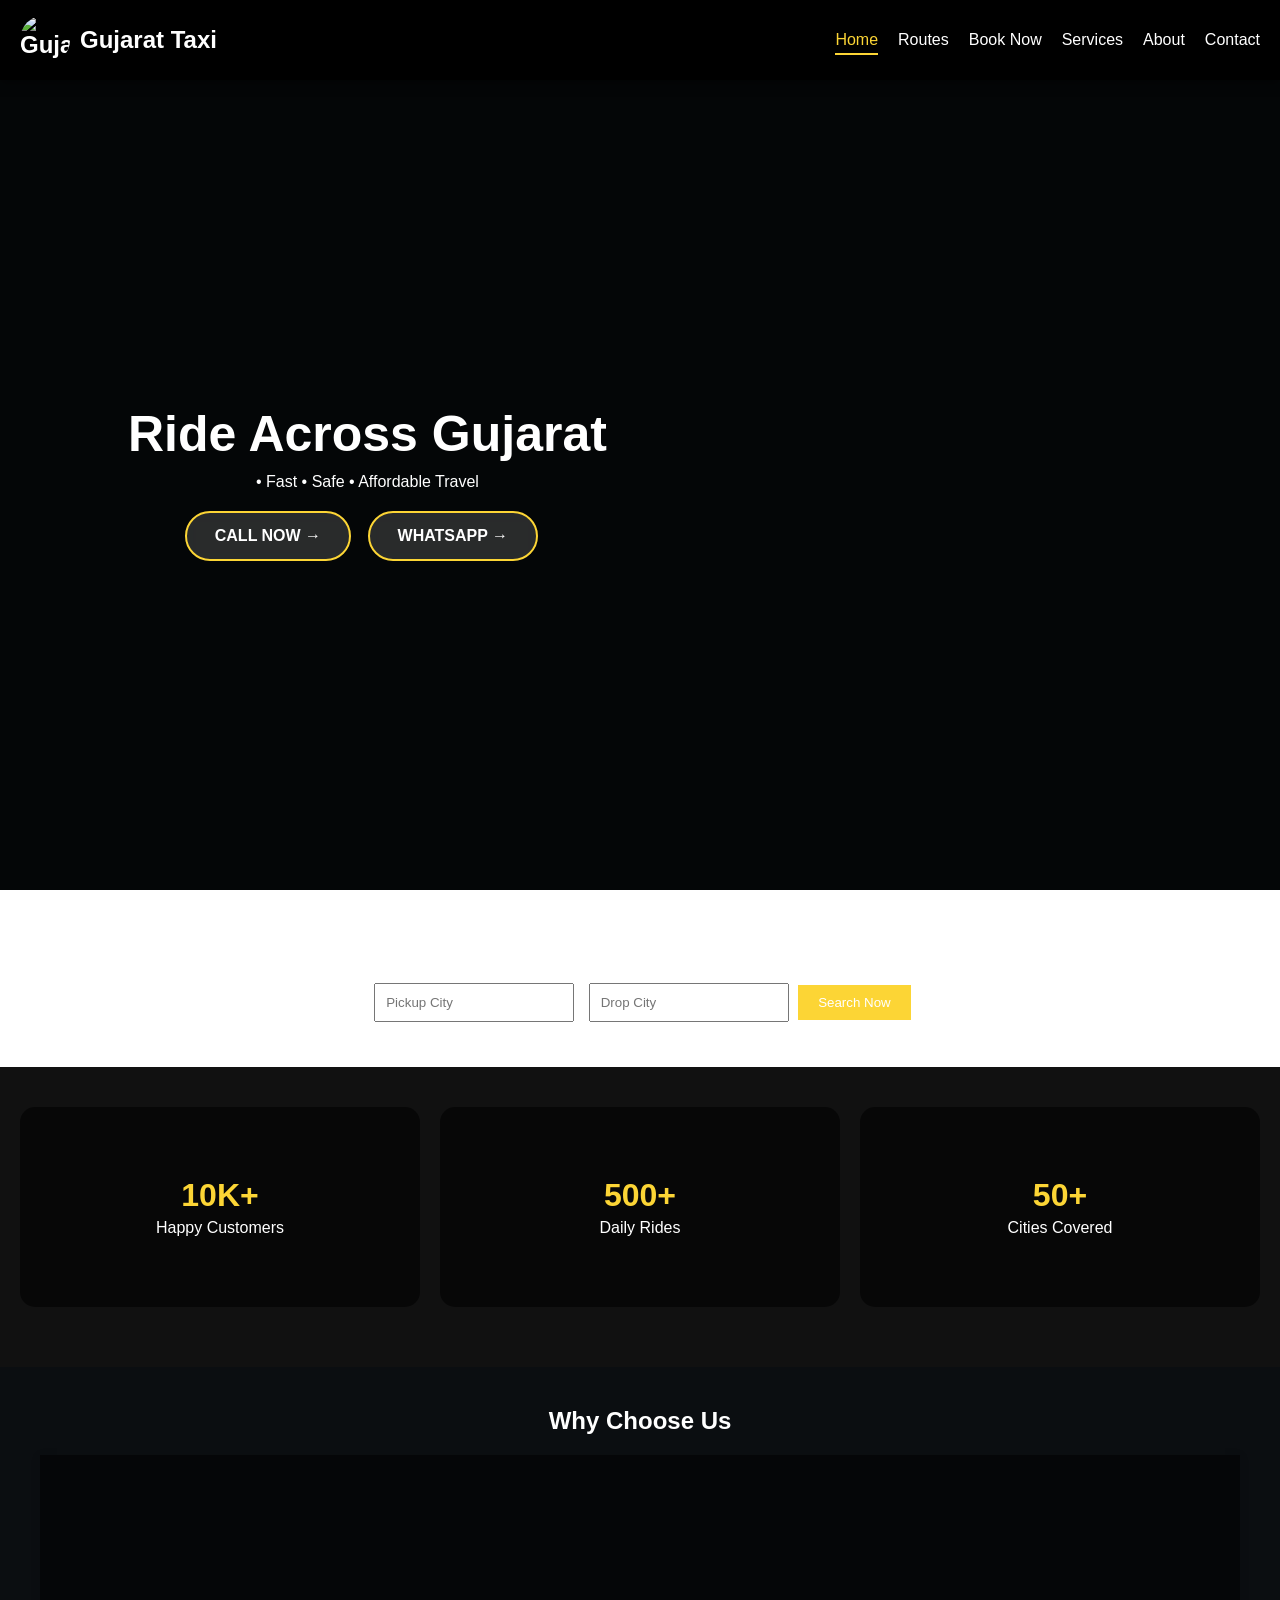
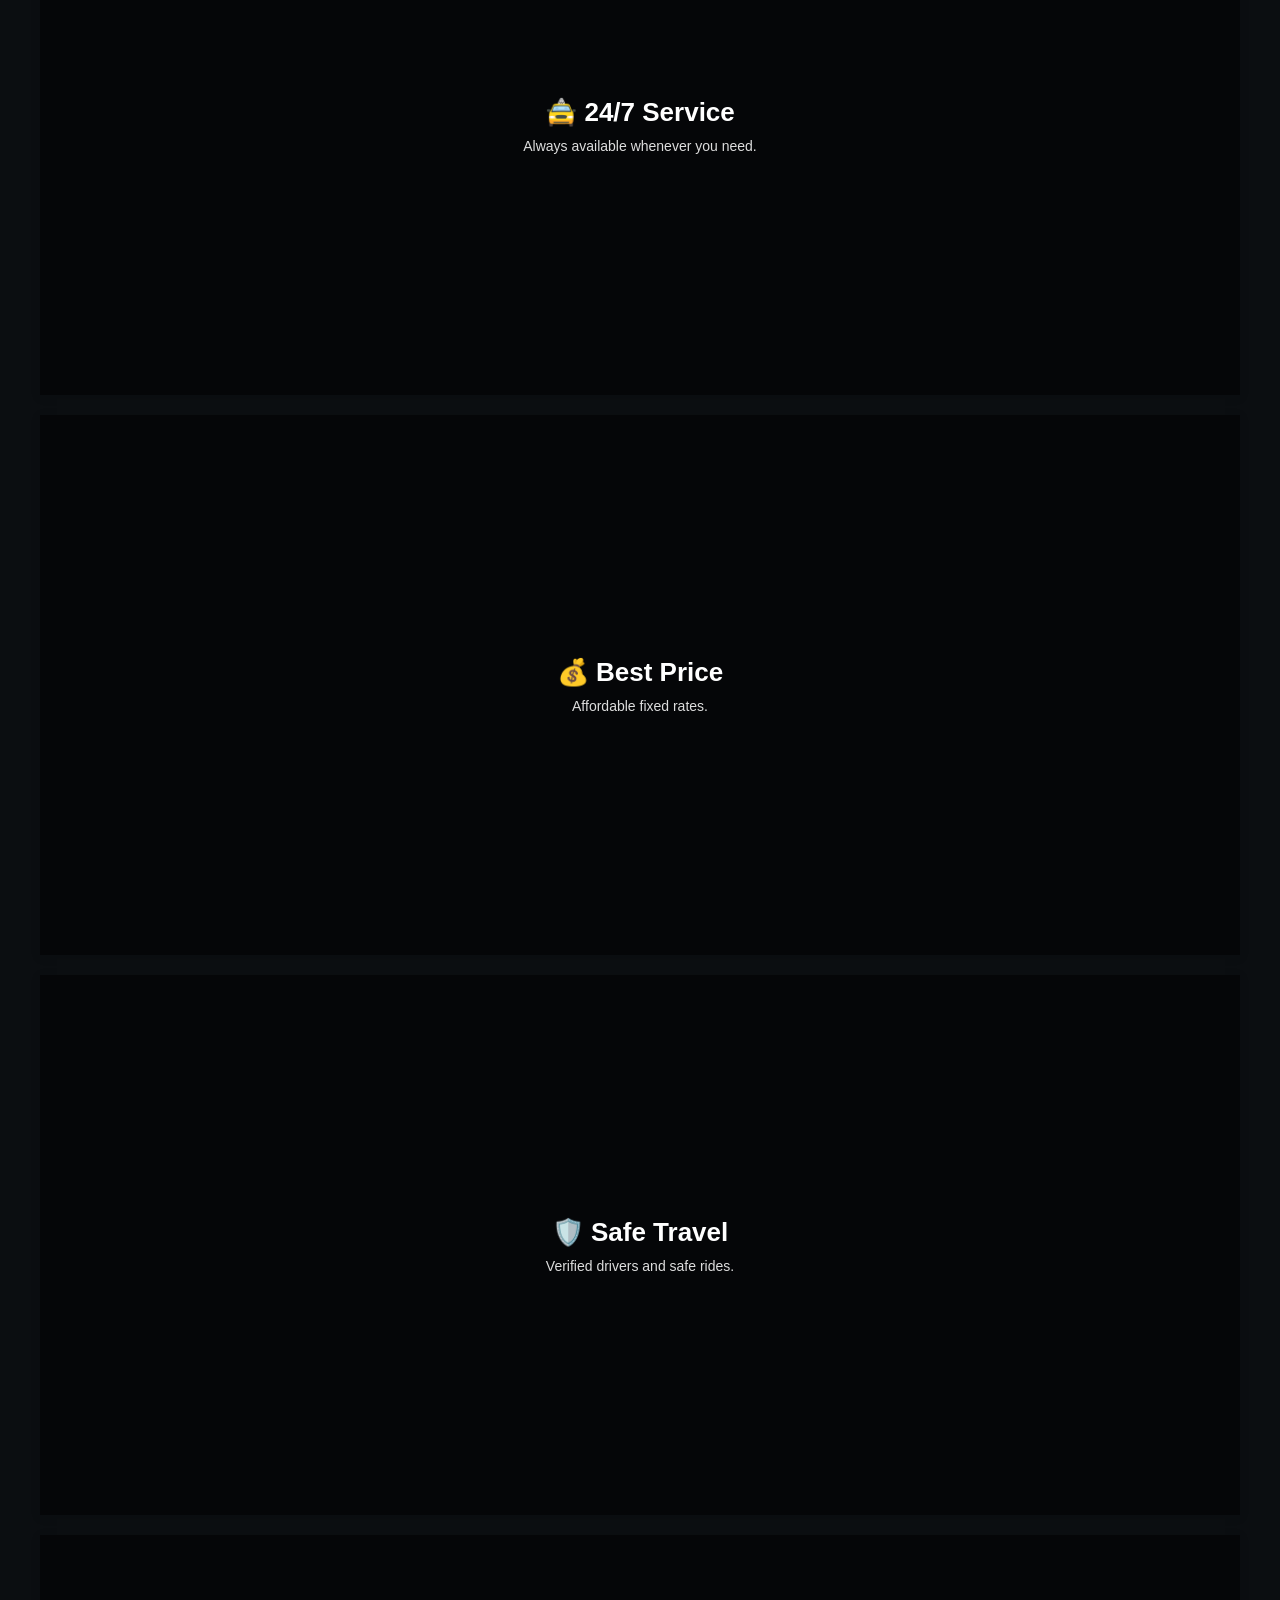
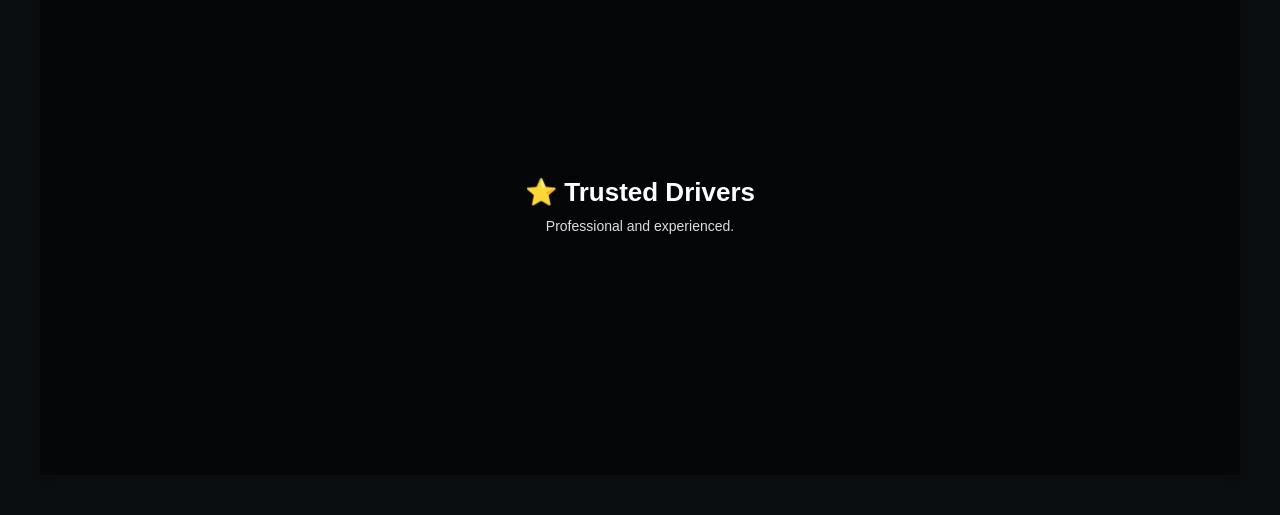
==== index.html @ 91d7f452 "Uploaded taxi website files" ====
<!DOCTYPE html>
<html lang="en">
<head>
<meta charset="UTF-8">
<meta name="viewport" content="width=device-width, initial-scale=1.0">
<title>Gujarat Taxi Service | Home</title>
<link rel="stylesheet" href="style.css">
</head>

<body>
  <!-- PREMIUM TAXI LOADER -->
<div id="loader">

  <!-- Cinematic Background -->
  <div class="loader-bg"></div>

  <!-- Light Lines -->
  <div class="light-line line1"></div>
  <div class="light-line line2"></div>

  <!-- Taxi -->
  <img src="images/about_taxi.jpeg" class="loader-car">

  <!-- Loading Text -->
  <div class="loading-text">GUJARAT TAXI</div>

</div>


<!-- NAVBAR -->
<nav class="navbar">
<div class="logo">
  <img src="images/gt_logo.png" alt="Gujarat Taxi Logo">
  <span>Gujarat Taxi</span>
</div>
  <div class="menu-toggle">☰</div>
  </div>

  <ul class="nav-links">
    <li><a href="index.html">Home</a></li>
    <li><a href="routes.html">Routes</a></li>
    <li><a href="book.html">Book Now</a></li>
    <li><a href="service.html">Services</a></li>
    <li><a href="about.html">About</a></li>
    <li><a href="contact.html">Contact</a></li>
  </ul>
</nav>


<!-- HERO SECTION -->
<!-- HERO SLIDER SECTION -->
<section class="hero-slider">



  <div class="slide active">
  <div class="content">
    <h1 class="title">Ride Across Gujarat</h1>
    <p class="subtitle">• Fast • Safe • Affordable Travel</p>

    <div class="buttons">
      <a href="tel:+919XXXXXXXXX" class="btn call">CALL NOW →</a>
      <a href="https://wa.me/919XXXXXXXXX?text=Hello%20I%20want%20to%20book%20a%20taxi" class="btn whatsapp">WHATSAPP →</a>
    </div>
  </div>
</div>



  <div class="slide">
  <div class="content">
    <h1 class="title">Your Taxi, Anytime</h1>
    <p class="subtitle">Book rides instantly Anywhere Anytime</p>

    <div class="buttons">
      <a href="tel:+919XXXXXXXXX" class="btn call">CALL NOW →</a>
      <a href="https://wa.me/919XXXXXXXXX?text=Hello%20I%20want%20to%20book%20a%20taxi" class="btn whatsapp">WHATSAPP →</a>
    </div>
  </div>
</div>



  <div class="slide">
  <div class="content">
    <h1 class="title">Trusted by Thousands</h1>
    <p class="subtitle">Comfortable Journeys every day</p>

    <div class="buttons">
      <a href="tel:+919XXXXXXXXX" class="btn call">CALL NOW →</a>
      <a href="https://wa.me/919XXXXXXXXX?text=Hello%20I%20want%20to%20book%20a%20taxi" class="btn whatsapp">WHATSAPP →</a>
    </div>
  </div>
</div>



  <div class="slide">
  <div class="content">
    <h1 class="title">Travel Made Easy</h1>
    <p class="subtitle">Comfortable experience at low cost</p>

    <div class="buttons">
      <a href="tel:+919XXXXXXXXX" class="btn call">CALL NOW →</a>
      <a href="https://wa.me/919XXXXXXXXX?text=Hello%20I%20want%20to%20book%20a%20taxi" class="btn whatsapp">WHATSAPP →</a>
    </div>
  </div>
</div>



</section>


<!-- SEARCH -->
<section class="search-section">
  <h2>Find Your Ride</h2>
  <div class="search-box">
    <input type="text" id="pickup" placeholder="Pickup City">
    <input type="text" id="drop" placeholder="Drop City">
    <button onclick="searchRoute()">Search Now</button>
  </div>
</section>

<!-- INFO STRIP (NEW) -->
<section class="info-strip">

  <div class="info-box box1">
    <h3>10K+</h3>
    <p>Happy Customers</p>
  </div>

  <div class="info-box box2">
    <h3>500+</h3>
    <p>Daily Rides</p>
  </div>

  <div class="info-box box3">
    <h3>50+</h3>
    <p>Cities Covered</p>
  </div>

</section>

<!-- FEATURES -->
<section class="features">
  <h2>Why Choose Us</h2>

  <div class="grid">

  <div class="card card1">
    <h3>🚖 24/7 Service</h3>
    <p>Always available whenever you need.</p>
  </div>

  <div class="card card2">
    <h3>💰 Best Price</h3>
    <p>Affordable fixed rates.</p>
  </div>

  <div class="card card3">
    <h3>🛡️ Safe Travel</h3>
    <p>Verified drivers and safe rides.</p>
  </div>

  <div class="card card4">
    <h3>⭐ Trusted Drivers</h3>
    <p>Professional and experienced.</p>
  </div>

</div>
</section>

<script src="script.js"></script>
</body>
</html>
---- style.css ----
/* --- YOUR ORIGINAL STYLES (Keep everything working) --- */
body { font-family: Arial; margin:0; background: #f9f9f9; }

.navbar {
  display:flex;
  justify-content:space-between;
  background:black;
  color:white;
  padding:15px;
  align-items: center;
}

.nav-links {
  list-style:none;
  display:flex;
  gap:20px;
}

.nav-links a { color:white; text-decoration:none; }

.hero {
  height:80vh;
  background:#333;
  color:white;
  display:flex;
  flex-direction:column;
  justify-content:center;
  align-items:center;
}

/* Original Search Section */
.search-section {
  text-align: center;
  padding: 40px;
  background: white;
}

.search-section input {
  padding: 12px;
  margin: 10px;
  width: 200px;
}

.search-section button {
  padding: 12px 20px;
  background: green;
  color: white;
  border: none;
  cursor: pointer;
}

/* Original Grid for Features/Services */
.grid {
  display:grid;
  grid-template-columns: repeat(auto-fit, minmax(300px, 1fr));
  gap:25px;
  padding:20px;
}

.card {
  background:white;
  padding:20px;
  border-radius:10px;
  box-shadow:0 2px 10px rgba(0,0,0,0.1);
}

/* Original Slider logic */
.hero-slider {
  position: relative;
  height: 80vh;
  overflow: hidden;
}

.slide {
  position: absolute;
  width: 100%;
  height: 100%;
  display: flex;
  flex-direction: column;
  justify-content: center;
  align-items: center;
  color: white;
  opacity: 0;
  transition: 1s;
  text-align: center;
}

.slide.active { opacity: 1; }

.slide::before {
  content: "";
  position: absolute;
  width: 100%;
  height: 100%;
  background: rgba(0,0,0,0.6);
}

.slide h1, .slide p { position: relative; z-index: 1; }

/* --- NEW ROUTE CARD STYLES (Added without affecting others) --- */

@keyframes rotateDots {
  0% { transform: translate(-50%, -50%) rotate(0deg); }
  100% { transform: translate(-50%, -50%) rotate(360deg); }
}

.route-card {
  background: #fff;
  border-radius: 25px;
  overflow: visible; 
  text-align: center;
  box-shadow: 0 15px 35px rgba(0,0,0,0.1);
  margin-top: 30px;
  border: 1px solid #eee;
}

.car-img-container {
  padding: 20px;
  height: 160px;
  display: flex;
  align-items: center;
  justify-content: center;
}

.car-img-container img {
  max-width: 100%;
  max-height: 100%;
  object-fit: contain;
}

.route-card h3 {
  font-size: 1.1rem;
  margin: 10px;
  color: #000;
  font-weight: 800;
  text-transform: uppercase;
}

.all-in-one {
  color: #ffb400;
  font-size: 0.85rem;
  font-weight: bold;
  margin-bottom: 45px;
}

.details-box {
  background: #1a1a1a;
  color: white;
  border-radius: 25px;
  padding: 50px 25px 25px;
  position: relative;
}

.icon-badge {
  position: absolute;
  top: -40px;
  left: 50%;
  transform: translateX(-50%);
  width: 80px;
  height: 80px;
  background: #ffb400;
  border-radius: 50%;
  z-index: 5;
  border: 4px solid #fff;
}

.icon-badge img {
  width: 100%;
  border-radius: 50%;
}

.icon-badge::after {
  content: "";
  position: absolute;
  top: 50%;
  left: 50%;
  width: 90px;
  height: 90px;
  border: 2px dashed #ffb400;
  border-radius: 50%;
  animation: rotateDots 6s linear infinite;
}

.inclusions {
  list-style: none;
  padding: 0;
  margin-bottom: 20px;
}

.inclusions li {
  font-size: 0.85rem;
  margin-bottom: 10px;
  display: flex;
  justify-content: space-between;
  border-bottom: 1px solid #333;
  padding-bottom: 5px;
}

.check { color: #4caf50; margin-right: 5px; }

.book-now-btn {
  background: #ffb400;
  color: #000;
  display: block;
  padding: 12px;
  border-radius: 50px;
  font-weight: bold;
  text-decoration: none;
  transition: 0.3s;
}

.book-now-btn:hover { background: #ffd700; }


/* HERO SLIDER */
.hero-slider {
  position: relative;
  height: 90vh;
  overflow: hidden;
}

.slide {
  position: absolute;
  width: 100%;
  height: 100%;
  display: flex;
  flex-direction: column;
  justify-content: center;
  align-items: center;
  color: white;
  opacity: 0;
  transition: 1s;
  text-align: center;
}

/* BACKGROUND IMAGES */
.slide:nth-child(1) {
  background: url('https://images.unsplash.com/photo-1502877338535-766e1452684a') center/cover;
}
.slide:nth-child(2) {
  background: url('https://images.unsplash.com/photo-1590362891991-f776e747a588') center/cover;
}
.slide:nth-child(3) {
  background: url('https://images.unsplash.com/photo-1511919884226-fd3cad34687c') center/cover;
}
.slide:nth-child(4) {
  background: url('https://images.unsplash.com/photo-1494976388531-d1058494cdd8') center/cover;
}

/* DARK OVERLAY */
.slide::before {
  content: "";
  position: absolute;
  width: 100%;
  height: 100%;
  background: rgba(0,0,0,0.6);
}

.slide h1, .slide p {
  position: relative;
  z-index: 1;
}

.slide.active {
  opacity: 1;
}

/* content */
.content {
  position: absolute;
  top: 50%;
  left: 10%;
  transform: translateY(-50%);
  color: white;
}

/* TEXT ANIMATION */
.title {
  font-size: 50px;
  opacity: 0;
  transform: translateY(30px);
  transition: 0.5s;
}

.subtitle {
  margin-top: 10px;
  opacity: 0;
  transform: translateY(30px);
  transition: 0.5s;
}

.buttons {
  margin-top: 20px;
  opacity: 0;
  transform: translateY(30px);
  transition: 0.5s;
}

/* ACTIVE ANIMATION DELAYS */
.slide.active .title {
  opacity: 1;
  transform: translateY(0);
  transition-delay: 0.2s;
}

.slide.active .subtitle {
  opacity: 1;
  transform: translateY(0);
  transition-delay: 0.4s;
}

.slide.active .buttons {
  opacity: 1;
  transform: translateY(0);
  transition-delay: 0.6s;
}

/* BUTTONS */
/* BUTTON CONTAINER */
/* BUTTONS */
.btn{
  display: inline-block;
  padding: 14px 28px;
  margin-right: 12px;
  border-radius: 50px;

  text-decoration: none;
  font-weight: bold;
  font-size: 16px;

  position: relative;
  overflow: hidden;

  transition: 0.35s ease;
}

/* CALL BUTTON */
.call{
  background: rgba(255,255,255,0.15);
  color: white;
  border: 2px solid #fcd535;
  backdrop-filter: blur(8px);
}

/* WHATSAPP BUTTON */
.whatsapp{
  background: rgba(255,255,255,0.15);
  color: white;
  border: 2px solid #fcd535;
  backdrop-filter: blur(8px);
}

/* YELLOW FILL EFFECT */
.btn::before{
  content: "";
  position: absolute;

  top: 0;
  left: -100%;

  width: 100%;
  height: 100%;

  background: #fcd535;
  transition: 0.4s ease;

  z-index: -1;
}

/* HOVER EFFECT */
.btn:hover::before{
  left: 0;
}

/* BUTTON COLOR CHANGE */
.btn:hover{
  color: black;
  transform: translateY(-3px);
  box-shadow: 0 0 20px rgba(252,213,53,0.7);
}

/* TOUCH EFFECT MOBILE */
.btn:active{
  transform: scale(0.96);
  background: #fcd535;
  color: black;
}

/* MOBILE */
@media(max-width:768px){

  .btn{
    padding: 12px 22px;
    font-size: 15px;
  }

}

/* SEARCH SECTION */
.search-section {
  text-align: center;
  padding: 40px;
  background: white;
}

.search-section input {
  padding: 12px;
  margin: 10px;
  width: 200px;
}

.search-section button {
  padding: 12px 20px;
  background: green;
  color: white;
  border: none;
}

/*Search section effect after tapping */
html {
  scroll-behavior: smooth;
}

.route-card:target {
  border: 3px solid #fcd535;
  transform: scale(1.02);
  transition: 0.4s ease;
  box-shadow: 0 0 25px rgba(252, 213, 53, 0.7);
}


/* FEATURES */
.features {
  padding: 50px;
  text-align: center;
}

.card {
  background: white;
  padding: 20px;
  margin: 10px;
  border-radius: 10px;
  display: inline-block;
}
* {
  margin: 0;
  padding: 0;
  box-sizing: border-box;
  font-family: Arial, sans-serif;
}

body {
  background: #0b0e11;
  color: white;
}

/* NAVBAR */
.navbar {
  display: flex;
  justify-content: space-between;
  align-items: center;
  padding: 15px 20px;
  background: black;

  position: sticky;
  top: 0;
  z-index: 1000;

  backdrop-filter: blur(10px);
  box-shadow: 0 2px 10px rgba(0,0,0,0.5);
}


.logo {
  font-size: 22px;
  font-weight: bold;
  color: #fcd535;
}

.nav-links {
  list-style: none;
  display: flex;
  gap: 20px;
}

.nav-links a {
  color: white;
  text-decoration: none;
}

/* HERO */
.hero {
  height: 90vh;
  position: relative;
  display: flex;
  align-items: center;
  justify-content: center;
  text-align: center;
  background-size: cover;
  background-position: center;
  transition: 1s;
}

.overlay {
  position: absolute;
  width: 100%;
  height: 100%;
  background: rgba(0,0,0,0.6);
}

.hero-content {
  position: absolute;
  opacity: 0;
  transform: translateY(30px);
  transition: 0.8s;
}

.hero-content.active {
  opacity: 1;
  transform: translateY(0);
}

.hero h1 {
  font-size: 50px;
  color: #fcd535;
}

.hero p {
  margin-top: 10px;
  font-size: 18px;
}

/* SEARCH */
.search-section {
  padding: 40px;
  text-align: center;
}

.search-box {
  margin-top: 20px;
}

.search-box input {
  padding: 10px;
  margin: 5px;
  width: 200px;
}

.search-box button {
  padding: 10px 20px;
  background: #fcd535;
  border: none;
  cursor: pointer;
}

/* INFO STRIP */
.info-strip {
  display: flex;
  justify-content: space-around;
  padding: 40px;
  background: #111;
}

.info-box h3 {
  color: #fcd535;
  font-size: 28px;
}

.info-box p {
  margin-top: 5px;
}

/* FEATURES */
.features {
  padding: 40px;
  text-align: center;
}

.grid {
  display: grid;
  grid-template-columns: repeat(4,1fr);
  gap: 20px;
  margin-top: 20px;
}

.card {
  background: #1e2329;
  padding: 20px;
  border-radius: 10px;
}
/* SERVICE HERO */
/* --- UPDATED SERVICE HERO --- */
/* --- SERVICE HERO MAIN CONTAINER --- */
.service-hero {
    height: 80vh;
    position: relative;
    display: flex;
    background: #000; /* Visible during the 90% frame state */
    justify-content: center;
    align-items: center;
    overflow: hidden;
    margin: 40px 0;
}

/* --- THE CURVED FRAME (THE CLIPPER) --- */
.service-hero-frame {
    width: 90%;          /* Initial gap */
    height: 90%;         /* Initial gap */
    position: relative;
    overflow: hidden;    /* Essential for clipping the zoom */
    border-radius: 40px; /* High-end curved edges */
    display: flex;
    flex-direction: column;
    justify-content: center;
    align-items: center;
    color: #fff;
    text-align: center;
    transition: all 0.7s ease-in-out; /* Smooth expansion */
    z-index: 1;
}

/* --- THE ZOOMING BACKGROUND LAYER --- */
.service-hero-frame::before {
    content: '';
    position: absolute;
    top: 0;
    left: 0;
    width: 100%;
    height: 100%;
    /* Double check path: use ../images/ if CSS is in a folder */
    background: url('images/Our_premium_services_image.jpeg') center/cover no-repeat;
    transition: transform 0.7s ease-in-out;
    z-index: -1;
}

/* --- THE HOVER TRIGGERS --- */

/* 1. Frame expands and corners flatten */
.service-hero:hover .service-hero-frame {
    width: 100%;
    height: 100%;
    border-radius: 0px;
}

/* 2. Background image zooms in */
.service-hero:hover .service-hero-frame::before {
    transform: scale(1.15);
}

/* --- OVERLAY & TEXT --- */
.service-hero-frame .overlay {
    position: absolute;
    top: 0;
    left: 0;
    width: 100%;
    height: 100%;
    background: rgba(0, 0, 0, 0.4); /* Darkens image for text contrast */
    z-index: 0;
}

.service-hero-frame h1,
.service-hero-frame p {
    position: relative;
    z-index: 2;
}

.service-hero-frame h1 {
    font-size: 48px;
    color: #fcd535;
    margin-bottom: 10px;
}

.service-hero-frame p {
    font-size: 18px;
    max-width: 600px;
}
/* SERVICE BLOCK */
/* SERVICE SECTION WRAPPER */
/* --- UPDATED SERVICE BLOCKS --- */
/* ================= PREMIUM SERVICE SECTION ================= */

.service-block {
    width: 100%;
    min-height: auto;

    padding: 10px 20px;   /* reduced top-bottom spacing */

    display: flex;
    justify-content: center;
    align-items: center;

    background: #0b0e11;

    margin-bottom: 10px; /* smaller gap between cards */
}

/* MAIN FRAME */
.service-frame {
    position: relative;
    width: 100%;
    max-width: 1400px;
    min-height: 500px;

    border-radius: 30px;
    overflow: hidden;

    display: flex;
    align-items: center;

    background-size: cover;
    background-position: center;

    transition: all 0.5s ease;
}

/* BACKGROUND IMAGES */
.one-way .service-frame {
    background-image: url('images/One_way_taxi_image.jpeg');
}

.round-trip .service-frame {
    background-image: url('images/Round_trip_image.jpeg');
}

.airport .service-frame {
    background-image: url('images/Airport_transfer_image.jpeg');
}

.outstation .service-frame {
    background-image: url('images/Outstation_travel_image.jpeg');
}

.family .service-frame {
    background-image: url('images/Family_and_group_travel_image.jpeg');
}

/* DARK OVERLAY */
.service-frame::before {
    content: "";
    position: absolute;
    inset: 0;
    background: linear-gradient(
        to right,
        rgba(0,0,0,0.85) 10%,
        rgba(0,0,0,0.35) 60%,
        rgba(0,0,0,0.2) 100%
    );
    z-index: 1;
}

/* CONTENT */
.service-block .content {
    position: relative;
    z-index: 2;

    width: 100%;
    max-width: 650px;

    padding: 60px;
}

/* TITLE */
.reveal-text {
    font-size: 32px;
    line-height: 1.1;
    color: #fcd535;
    font-weight: 800;
    margin-bottom: 20px;

    opacity: 0;
    transform: translateY(40px);
    transition: all 0.8s ease;
}

/* DESCRIPTION */
.reveal-desc {
    font-size: 18px;
    line-height: 1.8;
    color: #f1f1f1;

    opacity: 0;
    transform: translateY(40px);
    transition: all 0.8s ease 0.3s;
}

/* ACTIVE ANIMATION */
.service-block.active .reveal-text,
.service-block.active .reveal-desc {
    opacity: 1;
    transform: translateY(0);
}

/* HOVER EFFECT */
.service-frame:hover {
    transform: scale(1.01);
}

/* ================= MOBILE RESPONSIVE ================= */

@media (max-width: 768px) {

    .service-block {
    width: 100%;
    padding: 8px 12px;
    margin-bottom: 8px;
}

    .service-frame {
        min-height: 520px;
        border-radius: 24px;

        align-items: flex-end;
        background-position: center;
    }

    /* BETTER MOBILE OVERLAY */
    .service-frame::before {
    background: linear-gradient(
        to top,
        rgba(0,0,0,0.30) 5%,
        rgba(0,0,0,0.12) 40%,
        rgba(0,0,0,0.02) 100%
    );
}
    .service-block .content {
    width: calc(100% - 40px);
    max-width: 100%;

    margin: 0 auto;

    padding: 24px 20px;

    background: transparent;
    backdrop-filter: none;

    border-radius: 18px;
}
    .reveal-text {
        font-size: 34px;
        line-height: 1.1;
        margin-bottom: 14px;

        width: 100%;
    }

    .reveal-desc {
    font-size: 15px;
    line-height: 1.7;

    width: 100%;
    max-width: 100%;

    padding-right: 10px;
}

    /* PREMIUM GLASS EFFECT */
    .content {
        backdrop-filter: blur(3px);
        border-radius: 18px;
    }
}
/* ================= EXTRA PREMIUM TOUCH ================= */

/* smooth appearance */
.service-frame {
    animation: serviceFade 1s ease;
}

@keyframes serviceFade {
    from {
        opacity: 0;
        transform: translateY(60px);
    }
    to {
        opacity: 1;
        transform: translateY(0);
    }
}


/* CONTACT HERO */
/* --- OUTER CONTAINER --- */
.contact-hero {
    height: 80vh;
    display: flex;
    justify-content: center;
    align-items: center;
    background: #000; /* This creates the dark 'gaps' on the sides */
    overflow: hidden;
    position: relative;
}

/* --- THE CURVED FRAME --- */
.contact-hero-frame {
    width: 90%;           /* Initial gap on left/right */
    height: 90%;          /* Initial gap on top/bottom */
    position: relative;
    overflow: hidden;
    border-radius: 40px;  /* The curved edges */
    display: flex;
    flex-direction: column;
    justify-content: center;
    align-items: center;
    color: #fff;
    text-align: center;
    transition: all 0.7s ease-in-out; /* Smooth expansion */
    z-index: 1;
}

/* --- THE BACKGROUND IMAGE LAYER --- */
.contact-hero-frame::before {
    content: '';
    position: absolute;
    top: 0;
    left: 0;
    width: 100%;
    height: 100%;
    background: url('images/about_taxi.jpeg') center/cover no-repeat;
    transition: transform 0.7s ease-in-out; /* Smooth zoom */
    z-index: -1;
}

/* --- THE HOVER TRIGGER --- */
/* 1. Frame expands to 100% and corners flatten */
.contact-hero:hover .contact-hero-frame {
    width: 100%;
    height: 100%;
    border-radius: 0px; 
}

/* 2. Image inside zooms in slightly 
.contact-hero:hover .contact-hero-frame::before {
    transform: scale(1.15); 
} */

/* --- OVERLAY & TEXT --- */
.overlay {
    position: absolute;
    top: 0;
    left: 0;
    width: 100%;
    height: 100%;
    background: rgba(0, 0, 0, 0.4); /* Makes text easier to read */
    z-index: 0;
}

.contact-hero-frame h1, 
.contact-hero-frame p {
    position: relative;
    z-index: 2;
}

.contact-hero-frame h1 {
    font-size: 42px;
    color: #fcd535;
    margin-bottom: 10px;
}

/* FORM */
/* CONTACT FORM CONTAINER */
.contact-form {
  flex: 1;
  background: #1e2329;
  padding: 30px; /* Increased padding for a better look */
  border-radius: 10px;
  
  /* --- ADDED FOR CENTERING --- */
  max-width: 500px;      /* Prevents the dark box from stretching too wide */
  margin: 0 auto;        /* Centers the dark box itself */
  display: flex;         /* Allows us to center the internal items */
  flex-direction: column;
  align-items: center;   /* Centers the H2, inputs, and button */
}

.contact-form h2 {
  margin-bottom: 20px;
  color: white;
}

.contact-form input,
.contact-form textarea {
  /* --- UPDATED WIDTH --- */
  width: 100%;           /* Use 100% of the 500px container */
  max-width: 400px;      /* Optional: keeps individual inputs slightly tighter */
  
  margin-bottom: 15px;
  padding: 12px;
  border: none;
  border-radius: 5px;
  background: #2b3139;   /* Slightly lighter than background to stand out */
  color: white;
  box-sizing: border-box; /* Crucial: keeps padding from breaking width */
}

.contact-form button {
  /* --- UPDATED WIDTH --- */
  width: 100%;
  max-width: 400px;
  
  padding: 12px;
  background: #25D366;
  border: none;
  border-radius: 5px;
  cursor: pointer;
  color: white;
  font-weight: bold;
  transition: 0.3s;
}

.contact-form button:hover {
  background: #1ebd5b;
  transform: translateY(-2px);
}

/* INFO */
.contact-info {
  flex: 1;
  text-align: center; /* Centers text/icons in the info boxes */
}

.info-box {
  background: #1e2329;
  padding: 20px;
  margin-bottom: 20px;
  border-radius: 10px;
  color: white;
}

/* FLOAT WHATSAPP */
/* UPDATED WHATSAPP FLOAT */
.whatsapp-float {
  position: fixed;
  bottom: 20px;
  right: 20px;
  background: #25D366;
  color: white;
  width: 60px;
  height: 60px;
  border-radius: 50%;
  display: flex;
  align-items: center;
  justify-content: center;
  font-size: 30px;
  text-decoration: none;
  z-index: 1000;
  box-shadow: 0 4px 15px rgba(0,0,0,0.3);
  
  /* The Pulse Animation */
  animation: pulse-green 2s infinite;
}

/* Notification Badge (The little "1") */
.whatsapp-float::after {
  content: '1';
  position: absolute;
  top: 0;
  right: 0;
  background: #ff4444;
  color: white;
  font-size: 12px;
  font-weight: bold;
  width: 20px;
  height: 20px;
  border-radius: 50%;
  display: flex;
  align-items: center;
  justify-content: center;
  border: 2px solid white;
}

@keyframes pulse-green {
  0% { transform: scale(0.95); box-shadow: 0 0 0 0 rgba(37, 211, 102, 0.7); }
  70% { transform: scale(1); box-shadow: 0 0 0 15px rgba(37, 211, 102, 0); }
  100% { transform: scale(0.95); box-shadow: 0 0 0 0 rgba(37, 211, 102, 0); }
}

.whatsapp-float:hover {
  transform: translateY(-5px);
  background: #1ebd5b;
}
/* Advanced Shake Animation */
.shake-error {
  animation: shake 0.5s ease-in-out;
  border: 1px solid #ff4444 !important;
  box-shadow: 0 0 15px rgba(255, 68, 68, 0.4);
}

@keyframes shake {
  0%, 100% { transform: translateX(0); }
  25% { transform: translateX(-8px); }
  50% { transform: translateX(8px); }
  75% { transform: translateX(-8px); }
}




/* ABOUT HERO */
/* --- ABOUT HERO MAIN CONTAINER --- */
.about-hero {
    height: 80vh;
    position: relative;
    display: flex;
    background: #000; /* Dark gaps visible when frame is 90% */
    justify-content: center;
    align-items: center;
    overflow: hidden;
}

/* --- THE CURVED FRAME --- */
.about-hero-frame {
    width: 90%;               /* Gap on left/right */
    height: 90%;              /* Gap on top/bottom */
    position: relative;
    overflow: hidden;         /* Clips the image inside the curves */
    border-radius: 40px;      /* Curved edges */
    display: flex;
    flex-direction: column;
    justify-content: center;
    align-items: center;
    color: #fff;
    text-align: center;
    transition: all 0.7s ease-in-out; /* Smooth expansion */
    z-index: 1;
}

/* --- THE ZOOMING BACKGROUND --- */
.about-hero-frame::before {
    content: '';
    position: absolute;
    top: 0;
    left: 0;
    width: 100%;
    height: 100%;
    /* Ensure this path is correct based on your folder structure */
    background: url('./images/Our_services_image.jpeg') center/cover no-repeat;
    transition: transform 0.7s ease-in-out; /* Smooth zoom */
    z-index: -1;
}

/* --- THE HOVER TRIGGERS --- */

/* 1. Frame expands to 100% and corners flatten */
.about-hero:hover .about-hero-frame {
    width: 100%;
    height: 100%;
    border-radius: 0px;
}

/* 2. Background image zooms in slightly on hover */
.about-hero:hover .about-hero-frame::before {
    transform: scale(1.1);
}

/* --- OVERLAY & TEXT --- */
.overlay {
    position: absolute;
    top: 0;
    left: 0;
    width: 100%;
    height: 100%;
    background: rgba(0, 0, 0, 0.4); /* Darkens image so text pops */
    z-index: 0;
}

.about-hero-frame h1,
.about-hero-frame p {
    position: relative;
    z-index: 2;
}

.about-hero-frame h1 {
    font-size: 42px;
    color: #fcd535;
    margin-bottom: 10px;
}

/* ABOUT TEXT SECTION */
.about-text {
    text-align: center;
    padding: 40px;
}
/* STATS */
.stats {
  display: flex;
  flex-direction: column;
  align-items: center;
  gap: 40px;
  padding: 50px;
}

.stat-box {
  text-align: center;
}

.stat-box img {
  width: 80px;
  height: 80px;
  border-radius: 50%;
  background: #1e2329;
  padding: 10px;
}

.stat-box h2 {
  margin-top: 10px;
  color: #fcd535;
}

.stat-box p {
  color: #ccc;
}

/* TESTIMONIALS */
.testimonials {
  padding: 50px;
  text-align: center;
}

.testimonial-grid {
  display: grid;
  grid-template-columns: repeat(4,1fr);
  gap: 20px;
  margin-top: 30px;
}

.testimonial-card {
  background: #1e2329;
  padding: 20px;
  border-radius: 10px;
}

.testimonial-card img {
  width: 70px;
  height: 70px;
  border-radius: 50%;
}

.nav-links a.active {
  color: #fcd535;
  border-bottom: 2px solid #fcd535;
  padding-bottom: 5px;
}

/* MOBILE RESPONSIVE */
@media (max-width: 768px) {


  /* HERO TEXT */
  .hero h1 {
    font-size: 28px;
  }

  .hero p {
    font-size: 14px;
  }

  /* SEARCH BOX */
  .search-box input {
    width: 90%;
  }

  /* GRID FIX */
  .grid {
    grid-template-columns: 1fr;
  }

  /* CONTACT */
  .contact-container {
    flex-direction: column;
  }

  /* TESTIMONIAL */
  .testimonial-grid {
    grid-template-columns: 1fr;
  }

  /* SERVICE BLOCK */
  .service-block {
    height: auto;
    padding: 40px 20px;
  }

}

.menu-toggle {
  display: none;
  font-size: 24px;
  cursor: pointer;
}

/* MOBILE NAV */
/* ================= MOBILE NAV FINAL ================= */
/* ================= MOBILE NAV FINAL ================= */

.menu-toggle {
  display: none;
  font-size: 26px;
  cursor: pointer;
  color: white;
}

@media (max-width: 768px) {

  .navbar {
    flex-direction: row;
    align-items: center;
    justify-content: space-between;
    padding: 15px 20px;
  }

  .menu-toggle {
    display: block;
  }

  .nav-links {
    position: absolute;
    top: 65px;
    left: 0;
    width: 100%;
    background: #111;

    display: flex;
    flex-direction: column;
    padding: 20px;

    /* animation */
    max-height: 0;
    overflow: hidden;
    opacity: 0;

    transition: all 0.4s ease;
  }

  .nav-links.active {
  max-height: 100vh;
  opacity: 1;
}

  /* LEFT ALIGN + SPACING */
  .nav-links li {
    text-align: left;
    padding: 12px 0;
    border-bottom: 1px solid #222;
  }

  .nav-links a {
    display: block;
    padding: 10px 15px;
    color: white;
    text-decoration: none;
  }

}


/* CARD BASE */
.card {
  position: relative;
  height: 220px;
  border-radius: 15px;
  overflow: hidden;

  display: flex;
  flex-direction: column;
  justify-content: center;
  align-items: center;

  color: white;
  text-align: center;
}

/* BACKGROUND IMAGES for home page */
/* BACKGROUND IMAGES (With Space Fix) */
.card1 {
  background: url('images/any%20time%20cab%20service%20availabe%20image.jpeg') center/cover no-repeat;
}
.card2 {
  background: url('images/affordable%20cab%20image.jpeg') center/cover no-repeat;
}
.card3 {
  background: url('images/safe%20travel%20image.jpeg') center/cover no-repeat;
}
.card4 {
  background: url('images/trusted%20driver%20image.jpeg') center/cover no-repeat;
}

/* DARK OVERLAY */
/* ================= WHY CHOOSE US (FINAL CLEAN) ================= */

/* CARD BASE */
.features .card {
  position: relative;
  width: 100%;
  height: 60vh;
  min-height: 280px;

  margin: 0;
  border-radius: 0; /* full edge-to-edge look */

  background-size: cover;
  background-position: center;

  display: flex;
  flex-direction: column;
  justify-content: center;
  align-items: center;

  color: white;
  text-align: center;

  overflow: hidden;
  transition: all 0.4s ease;
}

/* DARK OVERLAY */
.features .card::before {
  content: "";
  position: absolute;
  inset: 0;
  background: rgba(0,0,0,0.55);
  z-index: 1;
}

/* TEXT ABOVE OVERLAY */
.features .card h3,
.features .card p {
  position: relative;
  z-index: 2;
  padding: 0 20px;
}

/* GRID LAYOUT */
.features .grid {
  display: flex;
  flex-direction: column;
  gap: 20px;
  width: 100%;
  padding: 0; /* remove side gaps */
}

/* HOVER EFFECT (DESKTOP) */
.features .card:hover {
  transform: scale(1.02);
  box-shadow: 0 20px 40px rgba(0,0,0,0.5);
}

/* ================= MOBILE FIX ================= */
@media (max-width: 768px) {
  .features .card {
    height: 40vh;
    min-height: 220px;
  }
}

/* ================= OPTIONAL PREMIUM TOUCH ================= */

/* slight zoom background effect */
.features .card:hover::before {
  background: rgba(0,0,0,0.65);
}

/* smooth text animation */
.features .card h3 {
  font-size: 26px;
  margin-bottom: 10px;
  transition: 0.3s;
}

.features .card p {
  font-size: 14px;
  color: #ddd;
}

/* subtle entrance animation */
.features .card {
  animation: fadeUp 0.8s ease;
}

@keyframes fadeUp {
  from {
    opacity: 0;
    transform: translateY(40px);
  }
  to {
    opacity: 1;
    transform: translateY(0);
  }
}


/* ================= INFO STRIP (PREMIUM) ================= */

.info-strip {
  display: flex;
  gap: 20px;
  padding: 40px 20px;
}

/* EACH BOX */
.info-box {
  flex: 1;
  height: 200px;

  position: relative;
  border-radius: 15px;
  overflow: hidden;

  display: flex;
  flex-direction: column;
  justify-content: center;
  align-items: center;

  color: white;
  text-align: center;

  background-size: cover;
  background-position: center;
}

/* BACKGROUND IMAGES */
.box1 {
  background: url('images/happy_customer_image.jpeg') center/cover;
}

.box2 {
  background: url('images/daily_rides_image.jpeg') center/cover;
}

.box3 {
  background: url('images/cities_covered_image.jpeg') center/cover;
}

/* DARK OVERLAY */
.info-box::before {
  content: "";
  position: absolute;
  inset: 0;
  background: rgba(0,0,0,0.6);
  z-index: 1;
}

/* TEXT ABOVE */
.info-box h3,
.info-box p {
  position: relative;
  z-index: 2;
}

.info-box h3 {
  font-size: 32px;
  color: #fcd535;
}

.info-box p {
  margin-top: 5px;
}

/* HOVER EFFECT */
.info-box:hover {
  transform: scale(1.03);
  transition: 0.3s;
}

/* ================= MOBILE ================= */
@media (max-width: 768px) {
  .info-strip {
    flex-direction: column;
  }

  .info-box {
    height: 150px;
  }
}


/* --- BOOKING PAGE BACKGROUND FIX , it is for book.html --- */

  /* Ensure this class name matches your HTML exactly! */
.booking-hero-section {
    /* The ../ tells the browser to go OUT of the CSS folder and look into the images folder */
    background-image: linear-gradient(rgba(0,0,0,0.5), rgba(0,0,0,0.5)), url('/images/somnath_temple_image.jpeg'); 
    
    background-size: cover;
    background-position: center;
    background-repeat: no-repeat;
    height: 100vh;
    width: 100%;
    display: flex;
    justify-content: center;
    align-items: center;
}

.booking-form-card {
    background: rgba(255, 255, 255, 0.95);
    padding: 40px;
    border-radius: 20px;
    box-shadow: 0 15px 35px rgba(0,0,0,0.3);
    width: 100%;
    max-width: 450px;
    text-align: center;
    backdrop-filter: blur(5px);
}

/* Rest of your code remains perfect */
.form-group {
    margin-bottom: 15px;
}

.booking-form-card input, 
.booking-form-card select {
    width: 100%;
    padding: 12px;
    border: 1px solid #ccc;
    border-radius: 10px;
    font-size: 1rem;
    outline: none;
    box-sizing: border-box; /* Important so inputs don't overflow */
}

.confirm-btn {
    background: #ffb400;
    color: black;
    border: none;
    width: 100%;
    padding: 15px;
    border-radius: 50px;
    font-weight: bold;
    cursor: pointer;
    transition: 0.3s;
    font-size: 1rem;
}

.confirm-btn:hover {
    background: #e6a300;
    transform: scale(1.03);
}

/* gt logo */
.logo {
  display: flex;
  align-items: center;
  gap: 10px;
  color: white;
  font-size: 24px;
  font-weight: bold;
}

.logo img {
  width: 50px;
  height: 50px;
  object-fit: contain;
  border-radius: 50%;
  image-rendering: auto;
}


/* =========================
   PREMIUM CINEMATIC LOADER
========================= */

#loader{
    position: fixed;
    inset: 0;
    background: #000;
    z-index: 999999;
    overflow: hidden;

    display: flex;
    justify-content: center;
    align-items: center;
}

/* BACKGROUND GLOW */
.loader-bg{
    position: absolute;
    width: 100%;
    height: 100%;
    background:
    radial-gradient(circle at center,
    rgba(255,180,0,0.15),
    transparent 60%),
    #000;
}

/* SPEED LIGHTS */
.light-line{
    position: absolute;
    width: 200%;
    height: 2px;
    background: linear-gradient(to right,
    transparent,
    rgba(255,255,255,0.8),
    transparent);

    animation: speedLine 0.8s linear infinite;
}

.line1{
    top: 40%;
}

.line2{
    top: 60%;
    animation-delay: 0.3s;
}

@keyframes speedLine{
    from{
        transform: translateX(-100%);
    }
    to{
        transform: translateX(100%);
    }
}

/* TAXI */
.loader-car{
    position: absolute;
    width: 180px;

    left: -250px;

    animation: carRun 3s ease-in-out forwards;

    filter:
    drop-shadow(0 0 15px rgba(255,180,0,0.8))
    drop-shadow(0 0 30px rgba(255,255,255,0.4));
}

/* FAST CAR RUN */
@keyframes carRun{

    0%{
        left: -250px;
        transform: scale(0.9);
    }

    70%{
        left: 55%;
        transform: scale(1);
    }

    100%{
        left: 130%;
        transform: scale(1.05);
    }
}

/* TEXT */
.loading-text{
    position: absolute;
    bottom: 80px;

    color: white;
    font-size: 28px;
    font-weight: bold;
    letter-spacing: 6px;

    animation: textGlow 1s infinite alternate;
}

@keyframes textGlow{
    from{
        opacity: 0.5;
        text-shadow: 0 0 10px #ffb400;
    }

    to{
        opacity: 1;
        text-shadow:
        0 0 20px #ffb400,
        0 0 40px #ffb400;
    }
}

/* MOBILE */
@media(max-width:768px){

    .loader-car{
        width: 120px;
    }

    .loading-text{
        font-size: 18px;
        letter-spacing: 3px;
    }

}
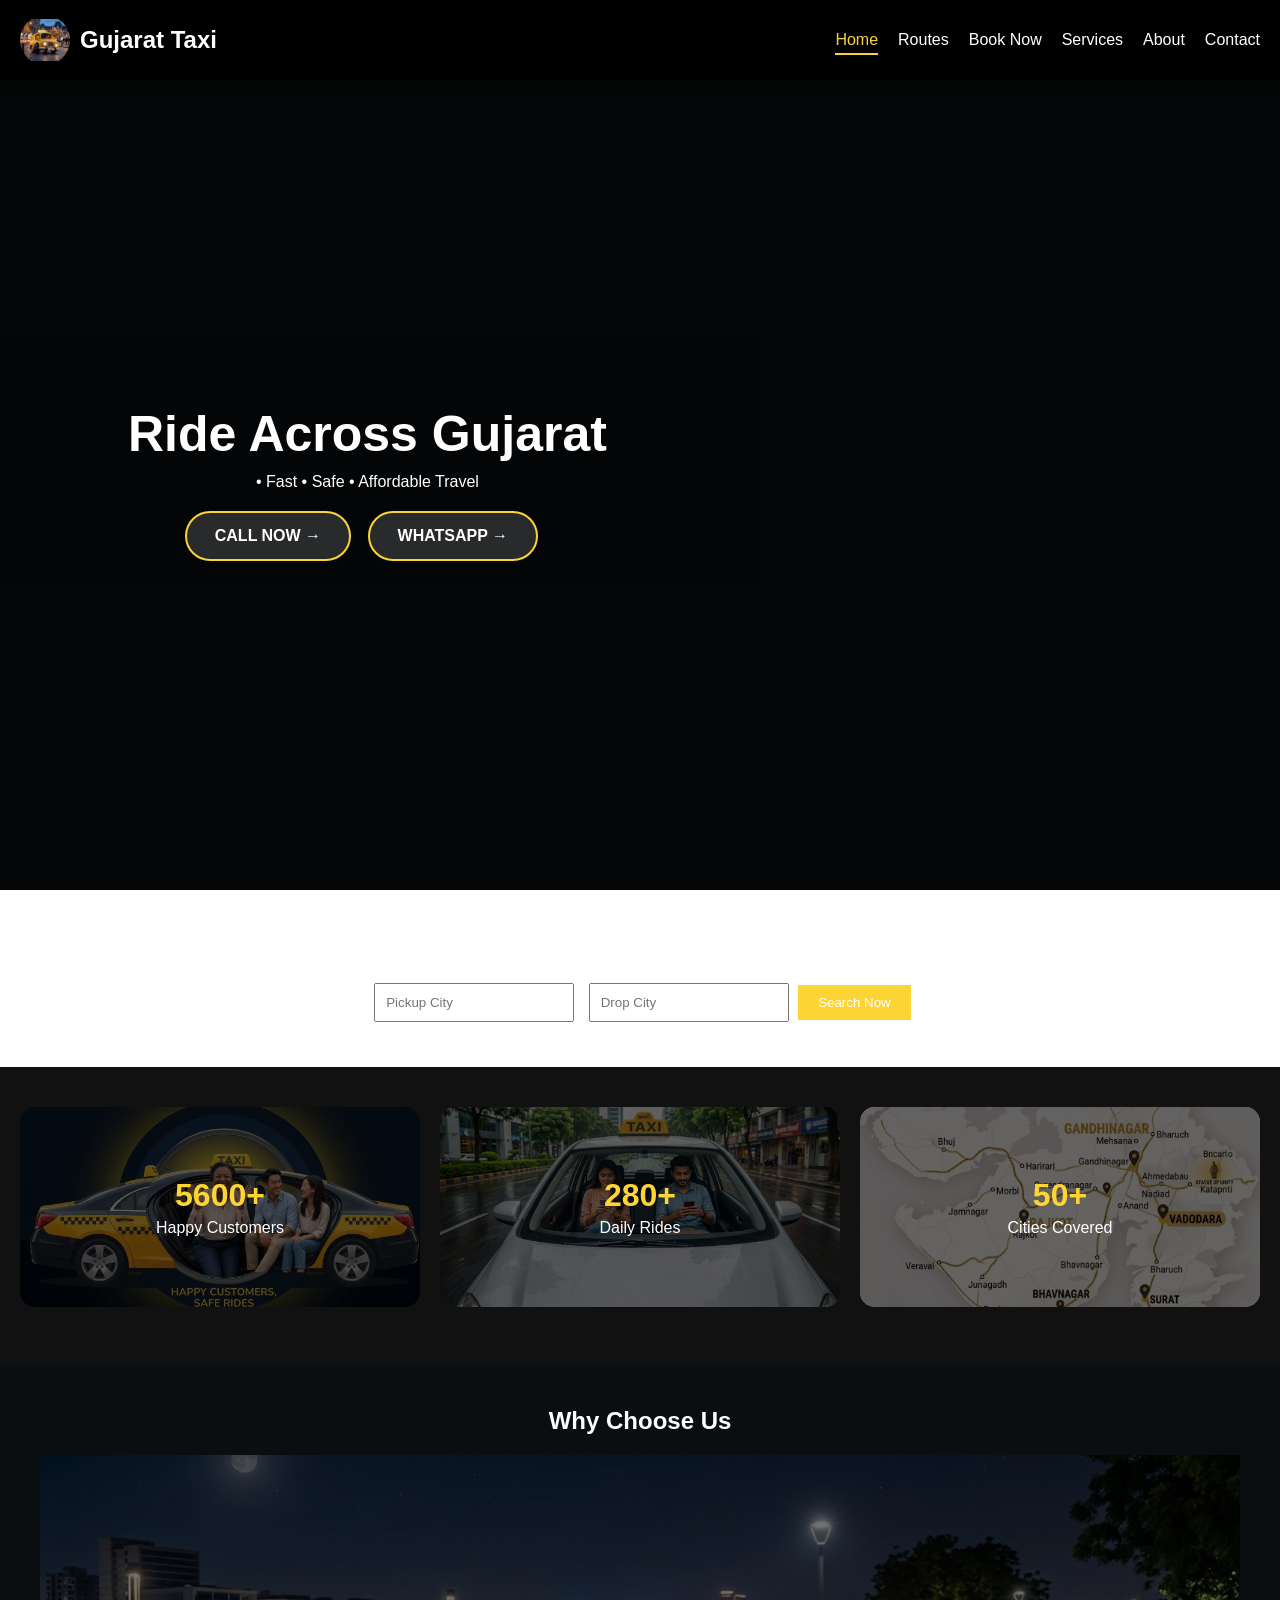
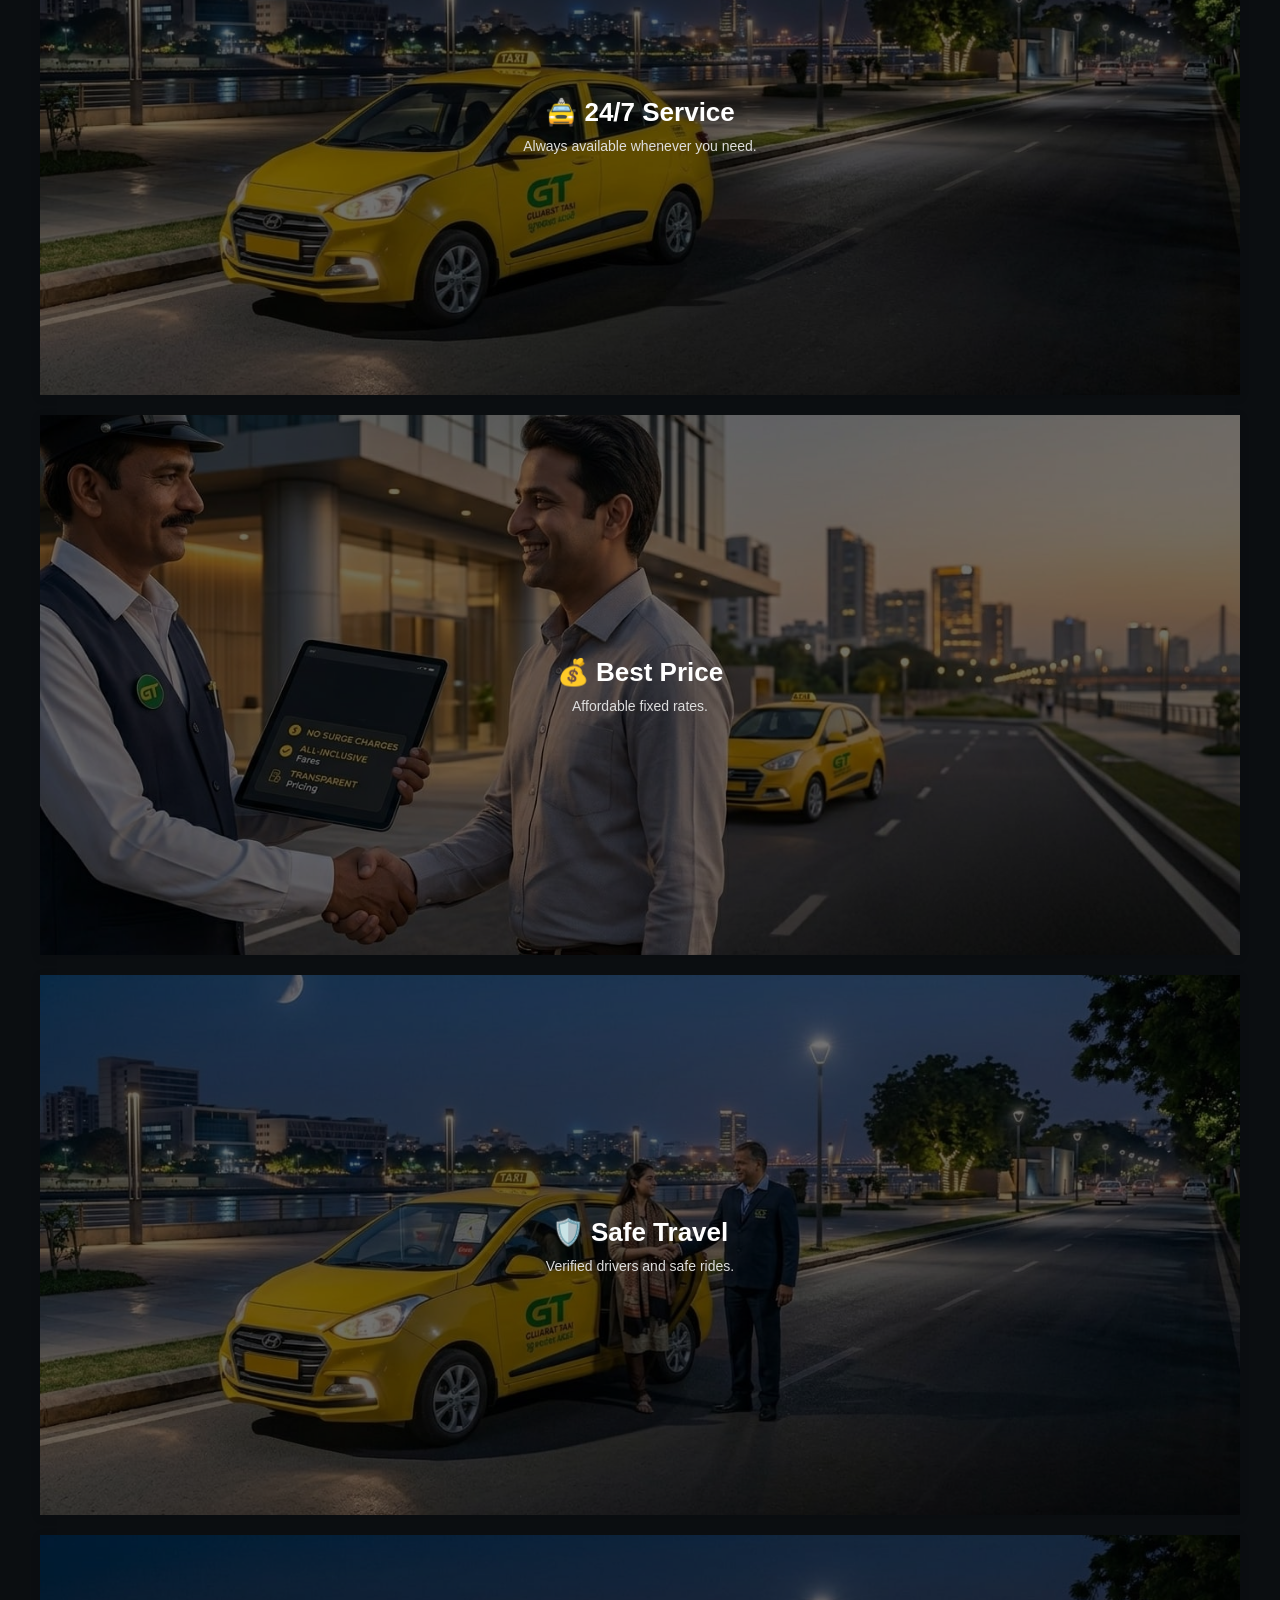
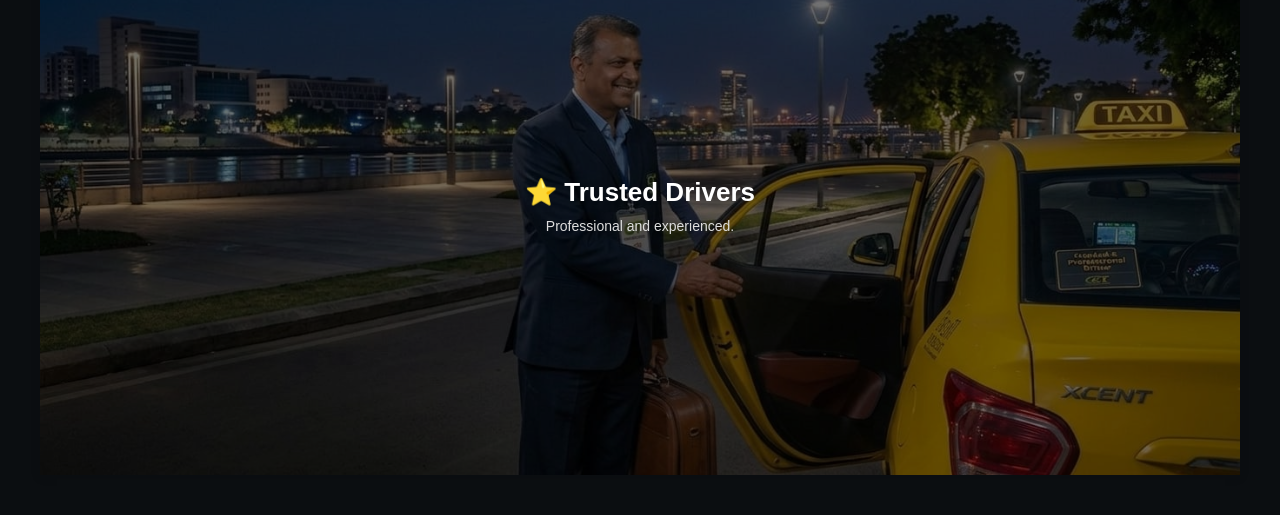
==== commit 93e9ce41: "Add files via upload" ====
--- a/index.html
+++ b/index.html
@@ -59,8 +59,13 @@
     <p class="subtitle">• Fast • Safe • Affordable Travel</p>
 
     <div class="buttons">
-      <a href="tel:+919XXXXXXXXX" class="btn call">CALL NOW →</a>
-      <a href="https://wa.me/919XXXXXXXXX?text=Hello%20I%20want%20to%20book%20a%20taxi" class="btn whatsapp">WHATSAPP →</a>
+      <a href="tel:+919XXXXXXXXX" class="btn call">
+  <span>CALL NOW →</span>
+</a>
+
+<a href="https://wa.me/919XXXXXXXXX?text=Hello%20I%20want%20to%20book%20a%20taxi" class="btn whatsapp">
+  <span>WHATSAPP →</span>
+</a>
     </div>
   </div>
 </div>
@@ -73,8 +78,13 @@
     <p class="subtitle">Book rides instantly Anywhere Anytime</p>
 
     <div class="buttons">
-      <a href="tel:+919XXXXXXXXX" class="btn call">CALL NOW →</a>
-      <a href="https://wa.me/919XXXXXXXXX?text=Hello%20I%20want%20to%20book%20a%20taxi" class="btn whatsapp">WHATSAPP →</a>
+      <a href="tel:+919XXXXXXXXX" class="btn call">
+  <span>CALL NOW →</span>
+</a>
+
+<a href="https://wa.me/919XXXXXXXXX?text=Hello%20I%20want%20to%20book%20a%20taxi" class="btn whatsapp">
+  <span>WHATSAPP →</span>
+</a>
     </div>
   </div>
 </div>
@@ -87,8 +97,13 @@
     <p class="subtitle">Comfortable Journeys every day</p>
 
     <div class="buttons">
-      <a href="tel:+919XXXXXXXXX" class="btn call">CALL NOW →</a>
-      <a href="https://wa.me/919XXXXXXXXX?text=Hello%20I%20want%20to%20book%20a%20taxi" class="btn whatsapp">WHATSAPP →</a>
+      <a href="tel:+919XXXXXXXXX" class="btn call">
+  <span>CALL NOW →</span>
+</a>
+
+<a href="https://wa.me/919XXXXXXXXX?text=Hello%20I%20want%20to%20book%20a%20taxi" class="btn whatsapp">
+  <span>WHATSAPP →</span>
+</a>
     </div>
   </div>
 </div>
@@ -101,8 +116,13 @@
     <p class="subtitle">Comfortable experience at low cost</p>
 
     <div class="buttons">
-      <a href="tel:+919XXXXXXXXX" class="btn call">CALL NOW →</a>
-      <a href="https://wa.me/919XXXXXXXXX?text=Hello%20I%20want%20to%20book%20a%20taxi" class="btn whatsapp">WHATSAPP →</a>
+      <a href="tel:+919XXXXXXXXX" class="btn call">
+  <span>CALL NOW →</span>
+</a>
+
+<a href="https://wa.me/919XXXXXXXXX?text=Hello%20I%20want%20to%20book%20a%20taxi" class="btn whatsapp">
+  <span>WHATSAPP →</span>
+</a>
     </div>
   </div>
 </div>
@@ -126,17 +146,17 @@
 <section class="info-strip">
 
   <div class="info-box box1">
-    <h3>10K+</h3>
+    <h3><span class="counter" data-target="10000">0</span>+</h3>
     <p>Happy Customers</p>
   </div>
 
   <div class="info-box box2">
-    <h3>500+</h3>
+    <h3><span class="counter" data-target="500">0</span>+</h3>
     <p>Daily Rides</p>
   </div>
 
   <div class="info-box box3">
-    <h3>50+</h3>
+    <h3><span class="counter" data-target="50">0</span>+</h3>
     <p>Cities Covered</p>
   </div>
 
--- a/style.css
+++ b/style.css
@@ -107,25 +107,54 @@
 .route-card {
   background: #fff;
   border-radius: 25px;
-  overflow: visible; 
+  overflow: hidden;   /* IMPORTANT */
   text-align: center;
+
   box-shadow: 0 15px 35px rgba(0,0,0,0.1);
   margin-top: 30px;
+
   border: 1px solid #eee;
 }
 
 .car-img-container {
-  padding: 20px;
-  height: 160px;
+  width: 100%;
+  height: 220px;
+
   display: flex;
+  justify-content: center;
   align-items: center;
-  justify-content: center;
+
+  padding: 10px;
+
+  background: transparent; /* IMPORTANT */
 }
 
 .car-img-container img {
-  max-width: 100%;
-  max-height: 100%;
+  width: 100%;
+  height: 100%;
+
   object-fit: contain;
+
+  transition: 0.4s ease;
+}
+
+/* PREMIUM CARD HOVER */
+.route-card{
+  transition:
+  transform 0.4s ease,
+  box-shadow 0.4s ease,
+  border 0.4s ease;
+}
+
+.route-card:hover{
+
+  transform: translateY(-10px) scale(1.02);
+
+  box-shadow:
+  0 0 25px rgba(252,213,53,0.4),
+  0 0 60px rgba(252,213,53,0.25);
+
+  border: 1px solid #fcd535;
 }
 
 .route-card h3 {
@@ -248,12 +277,19 @@
 }
 
 /* DARK OVERLAY */
-.slide::before {
+.slide::before{
   content: "";
   position: absolute;
+
+  top: 0;
+  left: 0;
+
   width: 100%;
   height: 100%;
+
   background: rgba(0,0,0,0.6);
+
+  z-index: 1;
 }
 
 .slide h1, .slide p {
@@ -266,14 +302,16 @@
 }
 
 /* content */
-.content {
+.content{
   position: absolute;
   top: 50%;
   left: 10%;
   transform: translateY(-50%);
-  color: white;
-}
-
+
+  color: white;
+
+  z-index: 5;
+}
 /* TEXT ANIMATION */
 .title {
   font-size: 50px;
@@ -294,6 +332,10 @@
   opacity: 0;
   transform: translateY(30px);
   transition: 0.5s;
+}
+.buttons{
+  position: relative;
+  z-index: 10;
 }
 
 /* ACTIVE ANIMATION DELAYS */
@@ -362,9 +404,21 @@
   height: 100%;
 
   background: #fcd535;
+
   transition: 0.4s ease;
 
-  z-index: -1;
+  z-index: 0;
+}
+
+/* KEEP TEXT ABOVE YELLOW */
+.btn{
+  z-index: 1;
+}
+
+/* TEXT INSIDE BUTTON */
+.btn span{
+  position: relative;
+  z-index: 2;
 }
 
 /* HOVER EFFECT */
@@ -1185,31 +1239,85 @@
   display: flex;
   flex-direction: column;
   align-items: center;
-  gap: 40px;
-  padding: 50px;
+  gap: 50px; /* Increased gap for better breathing room */
+  padding: 60px 20px;
+  background: #0f1216; /* Deep dark background */
 }
 
 .stat-box {
   text-align: center;
+  position: relative;
+  width: 100%;
+  max-width: 300px;
+}
+
+/* Optional: Subtle connecting line between circles */
+.stat-box:not(:last-child)::after {
+  content: '';
+  position: absolute;
+  bottom: -45px;
+  left: 50%;
+  transform: translateX(-50%);
+  width: 2px;
+  height: 30px;
+  background: linear-gradient(to bottom, #fcd535, transparent);
+  opacity: 0.3;
 }
 
 .stat-box img {
-  width: 80px;
-  height: 80px;
+  width: 110px; 
+  height: 110px;
   border-radius: 50%;
   background: #1e2329;
-  padding: 10px;
+  padding: 0; /* Removed padding to let the image go edge-to-edge */
+  border: 3px solid #fcd535;
+  object-fit: cover; /* This fixes the fitting issue perfectly */
+  object-position: center;
+  box-shadow: 0 10px 20px rgba(0,0,0,0.5);
 }
 
 .stat-box h2 {
-  margin-top: 10px;
+  margin-top: 15px;
   color: #fcd535;
+  font-size: 2.2rem;
+  font-weight: bold;
+  /* Added to keep number and + on same line */
+  display: flex;
+  justify-content: center;
+  align-items: center;
 }
 
 .stat-box p {
-  color: #ccc;
-}
-
+  color: #aaa;
+  font-size: 1.1rem;
+  text-transform: uppercase;
+  letter-spacing: 2px;
+}
+
+
+/* Initial hidden state */
+.stat-box {
+  opacity: 0;
+  transform: translateY(30px); /* Moves it down slightly */
+  transition: all 0.8s ease-out; /* Controls the speed of the fade */
+}
+
+/* State when visible on scroll */
+.stat-box.active {
+  opacity: 1;
+  transform: translateY(0);
+}
+
+/* Fix for the counting span inherited colors */
+.stat-box h2 .counter {
+  color: inherit;
+  font-weight: inherit;
+}
+
+
+
+
+/* TESTIMONIALS */
 /* TESTIMONIALS */
 .testimonials {
   padding: 50px;
@@ -1218,21 +1326,57 @@
 
 .testimonial-grid {
   display: grid;
-  grid-template-columns: repeat(4,1fr);
+  grid-template-columns: repeat(4, 1fr);
   gap: 20px;
   margin-top: 30px;
 }
 
+/* Updated Card with Hover Effect */
 .testimonial-card {
   background: #1e2329;
   padding: 20px;
   border-radius: 10px;
+  transition: transform 0.3s ease; /* Makes it smooth when you hover */
+}
+
+.testimonial-card:hover {
+  transform: translateY(-5px); /* Premium lift effect */
 }
 
 .testimonial-card img {
   width: 70px;
   height: 70px;
   border-radius: 50%;
+  object-fit: cover; /* Keeps faces from looking stretched */
+  margin-bottom: 10px;
+}
+
+/* New: Rating and Google Icon alignment */
+.rating-row {
+  display: flex;
+  justify-content: center;
+  align-items: center;
+  gap: 10px;
+  margin-bottom: 12px;
+}
+
+.google-icon {
+  width: 25px !important;
+  height: 25px !important;
+  display: inline-block !important;
+  border-radius: 0 !important; /* Ensures Google G is not circular */
+  transform: translateY(2px);
+}
+
+.testimonial-card h4 {
+  color: #ffffff;
+  margin-bottom: 5px;
+  font-weight: 600;
+}
+
+.testimonial-card p {
+  color: #ccc;
+  font-size: 0.9rem;
 }
 
 .nav-links a.active {
@@ -1241,10 +1385,15 @@
   padding-bottom: 5px;
 }
 
+/* Mobile Fix: Stack cards on smaller screens */
+@media (max-width: 992px) {
+  .testimonial-grid {
+    grid-template-columns: repeat(2, 1fr);
+  }
+}
+
 /* MOBILE RESPONSIVE */
 @media (max-width: 768px) {
-
-
   /* HERO TEXT */
   .hero h1 {
     font-size: 28px;
@@ -1269,9 +1418,15 @@
     flex-direction: column;
   }
 
-  /* TESTIMONIAL */
+  /* TESTIMONIAL MOBILE FIX */
   .testimonial-grid {
-    grid-template-columns: 1fr;
+    grid-template-columns: 1fr; /* This keeps it from being tiny on mobile */
+    gap: 15px;
+    padding: 10px;
+  }
+  
+  .testimonial-card {
+    max-width: 100%; /* Ensures it fills the screen width */
   }
 
   /* SERVICE BLOCK */
@@ -1279,7 +1434,6 @@
     height: auto;
     padding: 40px 20px;
   }
-
 }
 
 .menu-toggle {
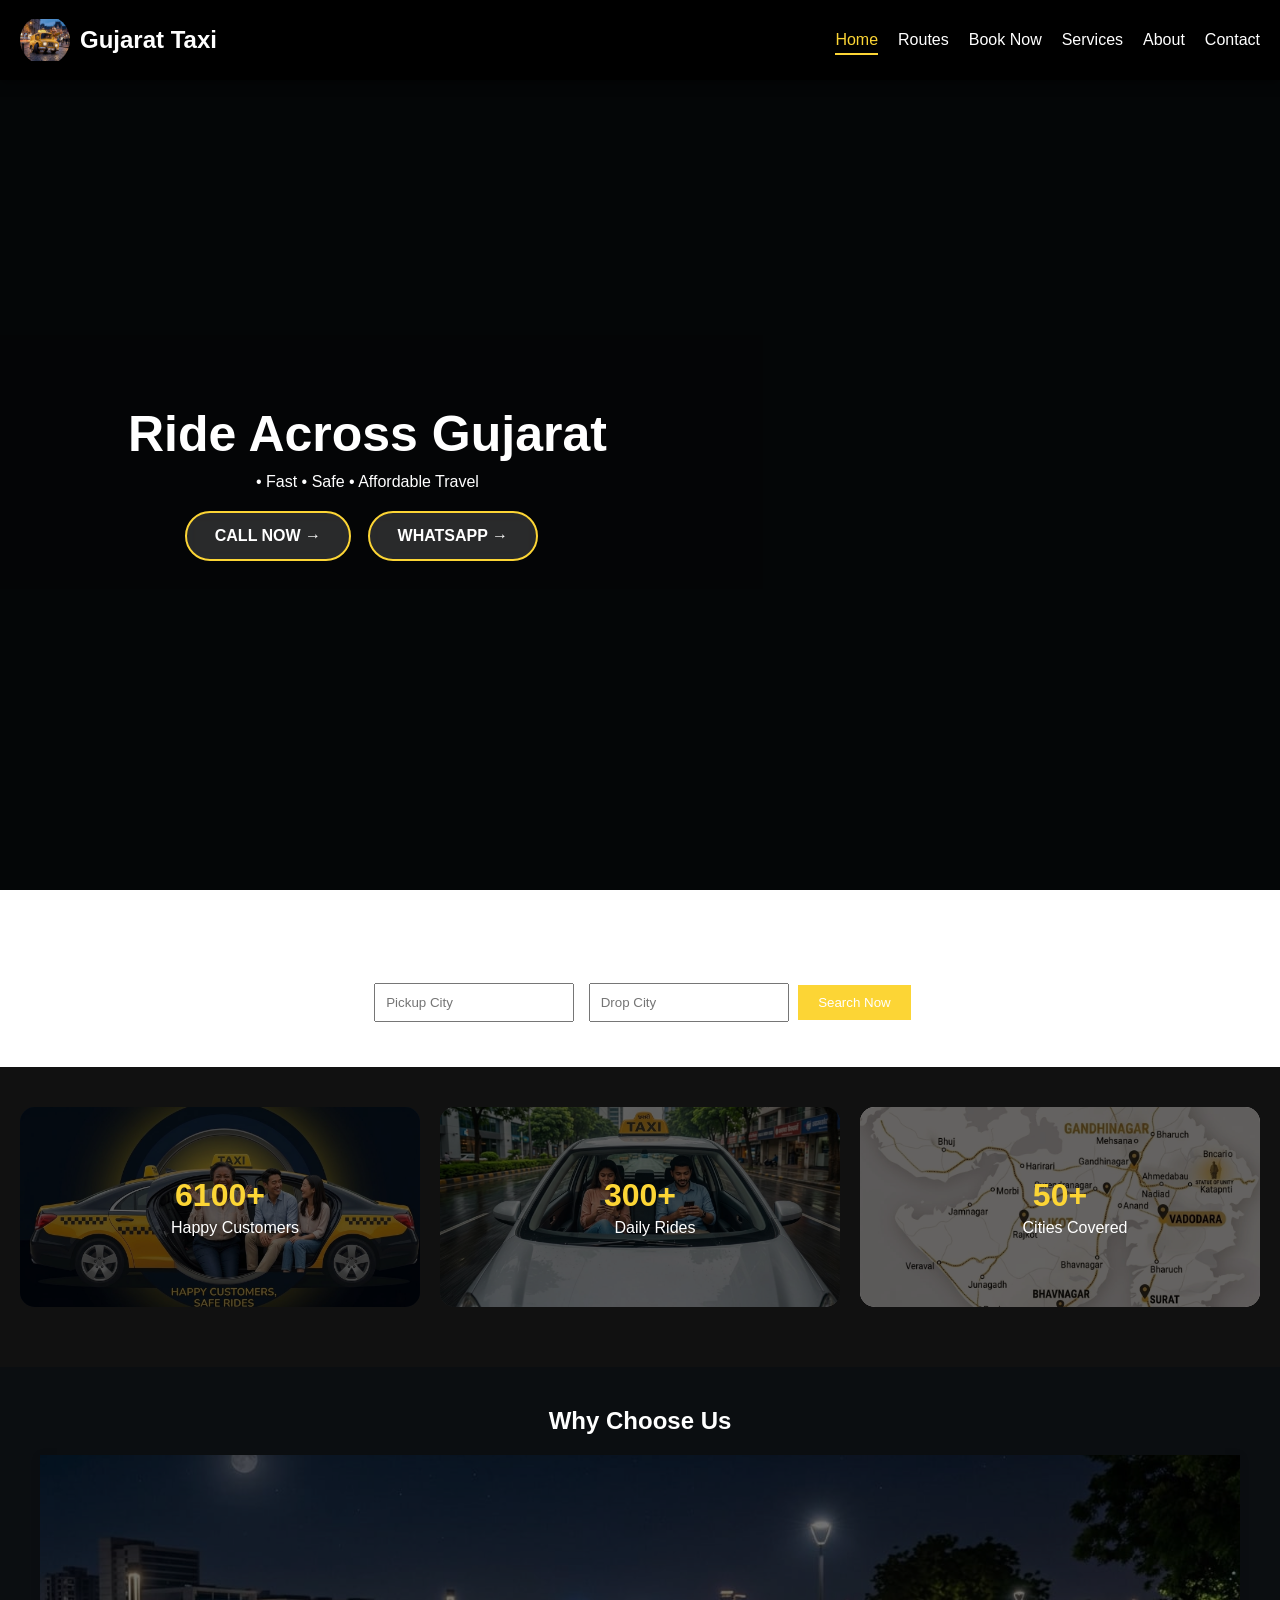
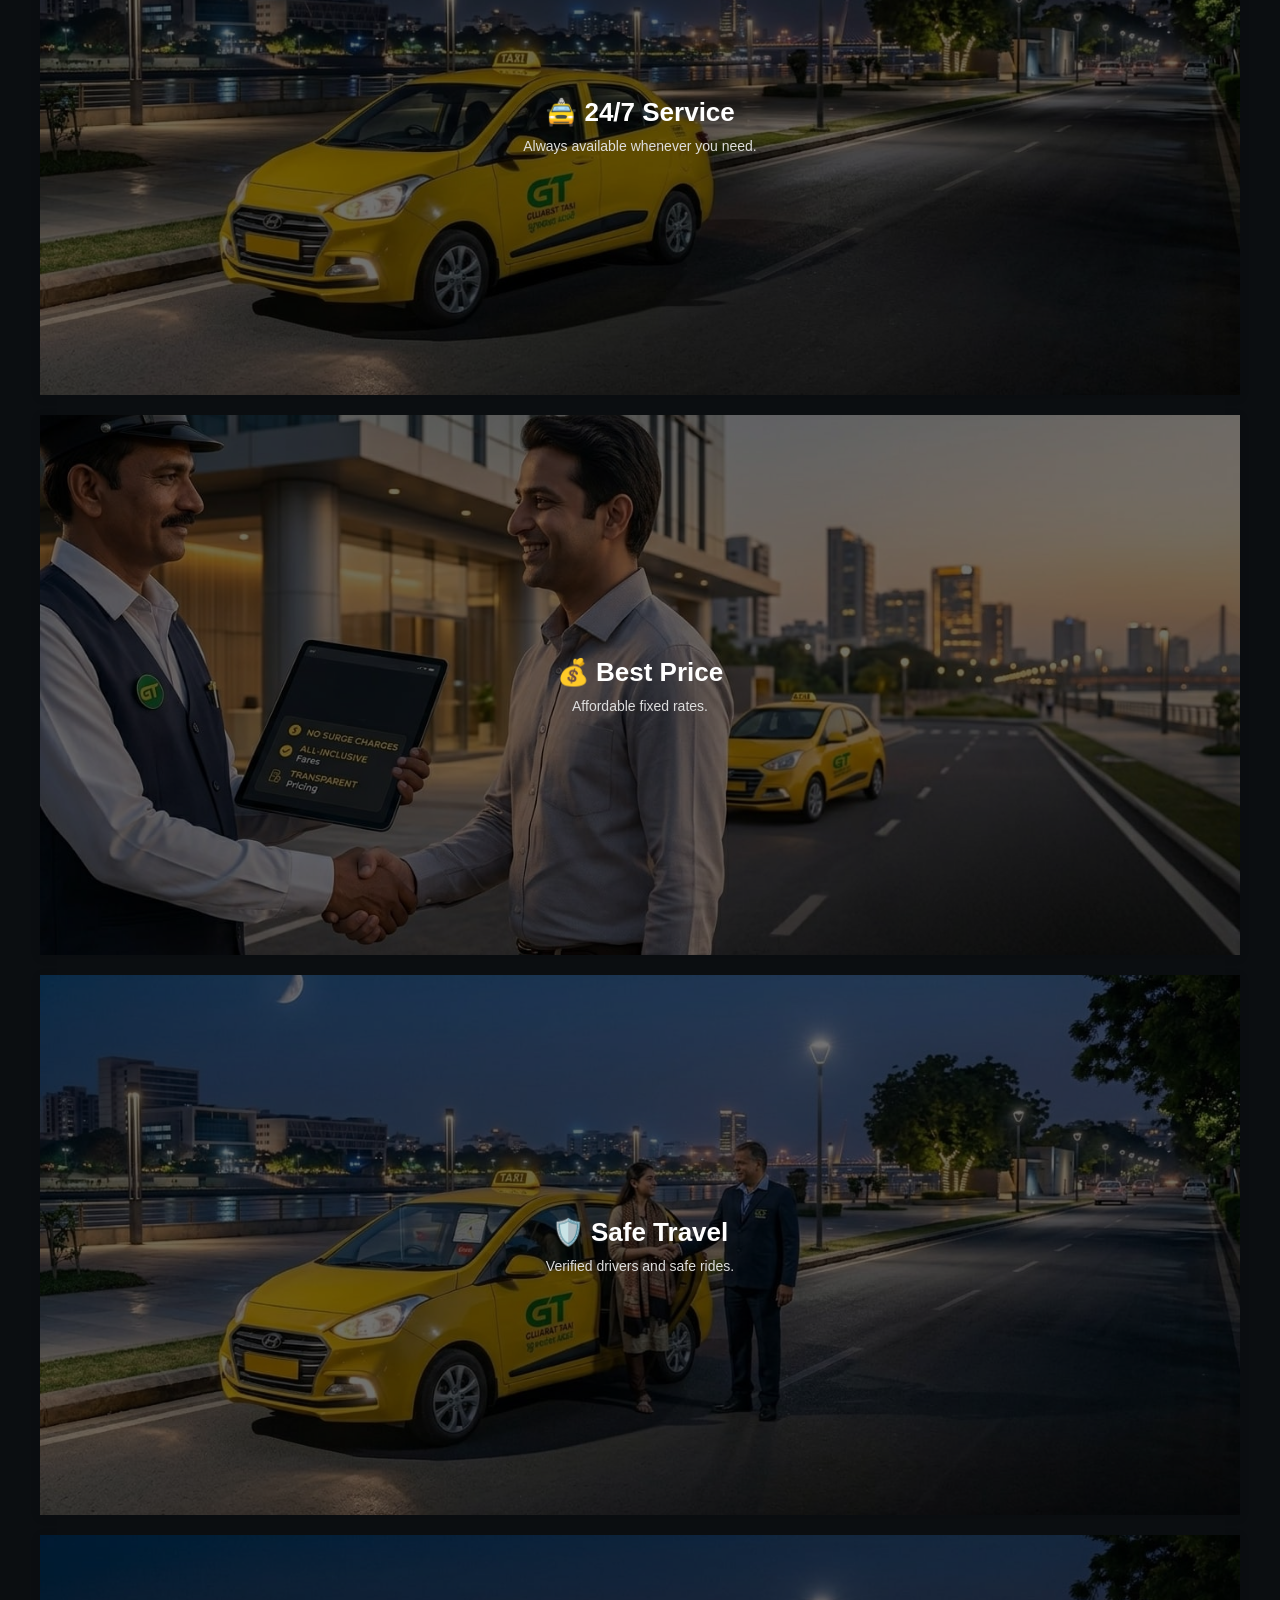
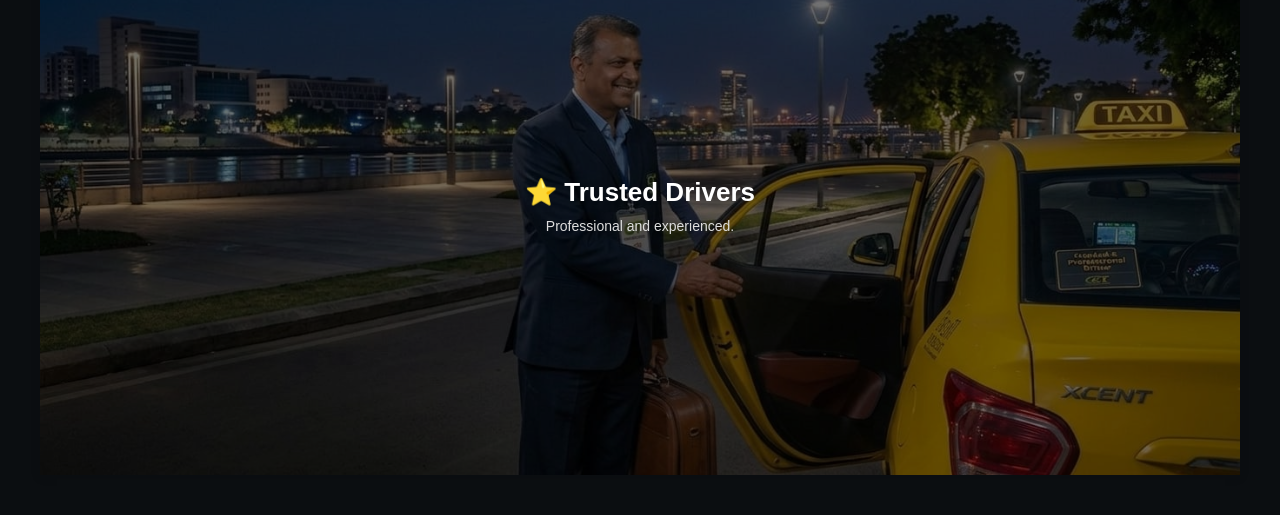
==== commit c6f0380b: "Add files via upload" ====
--- a/index.html
+++ b/index.html
@@ -59,11 +59,11 @@
     <p class="subtitle">• Fast • Safe • Affordable Travel</p>
 
     <div class="buttons">
-      <a href="tel:+919XXXXXXXXX" class="btn call">
+      <a href="tel:+916387573278" class="btn call">
   <span>CALL NOW →</span>
 </a>
 
-<a href="https://wa.me/919XXXXXXXXX?text=Hello%20I%20want%20to%20book%20a%20taxi" class="btn whatsapp">
+<a href="https://wa.me/916387573278?text=Hello%20Gujarat%20Taxi!%20I%20want%20to%20book%20a%20ride." class="btn whatsapp">
   <span>WHATSAPP →</span>
 </a>
     </div>
@@ -78,11 +78,11 @@
     <p class="subtitle">Book rides instantly Anywhere Anytime</p>
 
     <div class="buttons">
-      <a href="tel:+919XXXXXXXXX" class="btn call">
+      <a href="tel:+916387573278" class="btn call">
   <span>CALL NOW →</span>
 </a>
 
-<a href="https://wa.me/919XXXXXXXXX?text=Hello%20I%20want%20to%20book%20a%20taxi" class="btn whatsapp">
+<a href="https://wa.me/916387573278?text=Hello%20Gujarat%20Taxi!%20I%20want%20to%20book%20a%20ride." class="btn whatsapp">
   <span>WHATSAPP →</span>
 </a>
     </div>
@@ -97,11 +97,11 @@
     <p class="subtitle">Comfortable Journeys every day</p>
 
     <div class="buttons">
-      <a href="tel:+919XXXXXXXXX" class="btn call">
+      <a href="tel:+916387573278" class="btn call">
   <span>CALL NOW →</span>
 </a>
 
-<a href="https://wa.me/919XXXXXXXXX?text=Hello%20I%20want%20to%20book%20a%20taxi" class="btn whatsapp">
+<a href="https://wa.me/916387573278?text=Hello%20Gujarat%20Taxi!%20I%20want%20to%20book%20a%20ride." class="btn whatsapp">
   <span>WHATSAPP →</span>
 </a>
     </div>
@@ -116,11 +116,11 @@
     <p class="subtitle">Comfortable experience at low cost</p>
 
     <div class="buttons">
-      <a href="tel:+919XXXXXXXXX" class="btn call">
+      <a href="tel:+916387573278" class="btn call">
   <span>CALL NOW →</span>
 </a>
 
-<a href="https://wa.me/919XXXXXXXXX?text=Hello%20I%20want%20to%20book%20a%20taxi" class="btn whatsapp">
+<a href="https://wa.me/916387573278?text=Hello%20Gujarat%20Taxi!%20I%20want%20to%20book%20a%20ride." class="btn whatsapp">
   <span>WHATSAPP →</span>
 </a>
     </div>
--- a/style.css
+++ b/style.css
@@ -1079,6 +1079,9 @@
   border-radius: 10px;
   color: white;
 }
+.info-box p {
+  padding-left: 30px;
+}
 
 /* FLOAT WHATSAPP */
 /* UPDATED WHATSAPP FLOAT */
